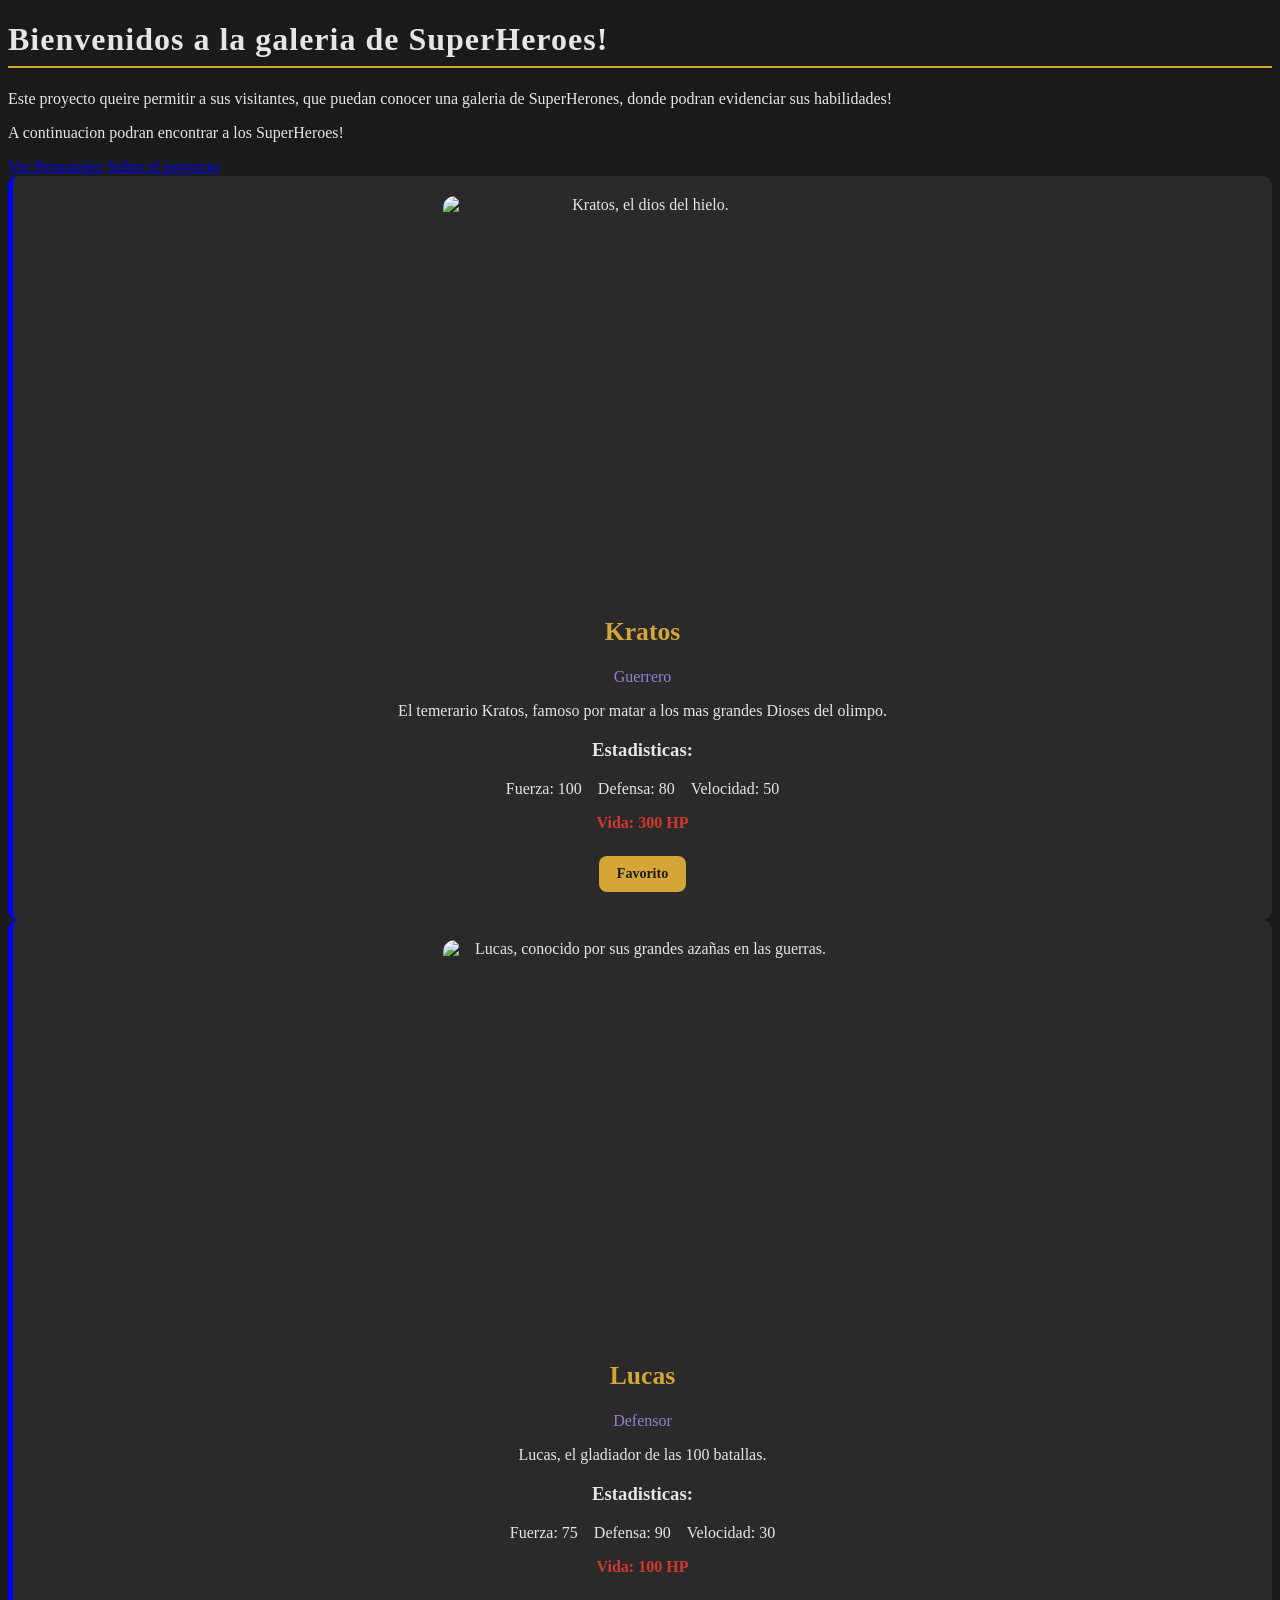
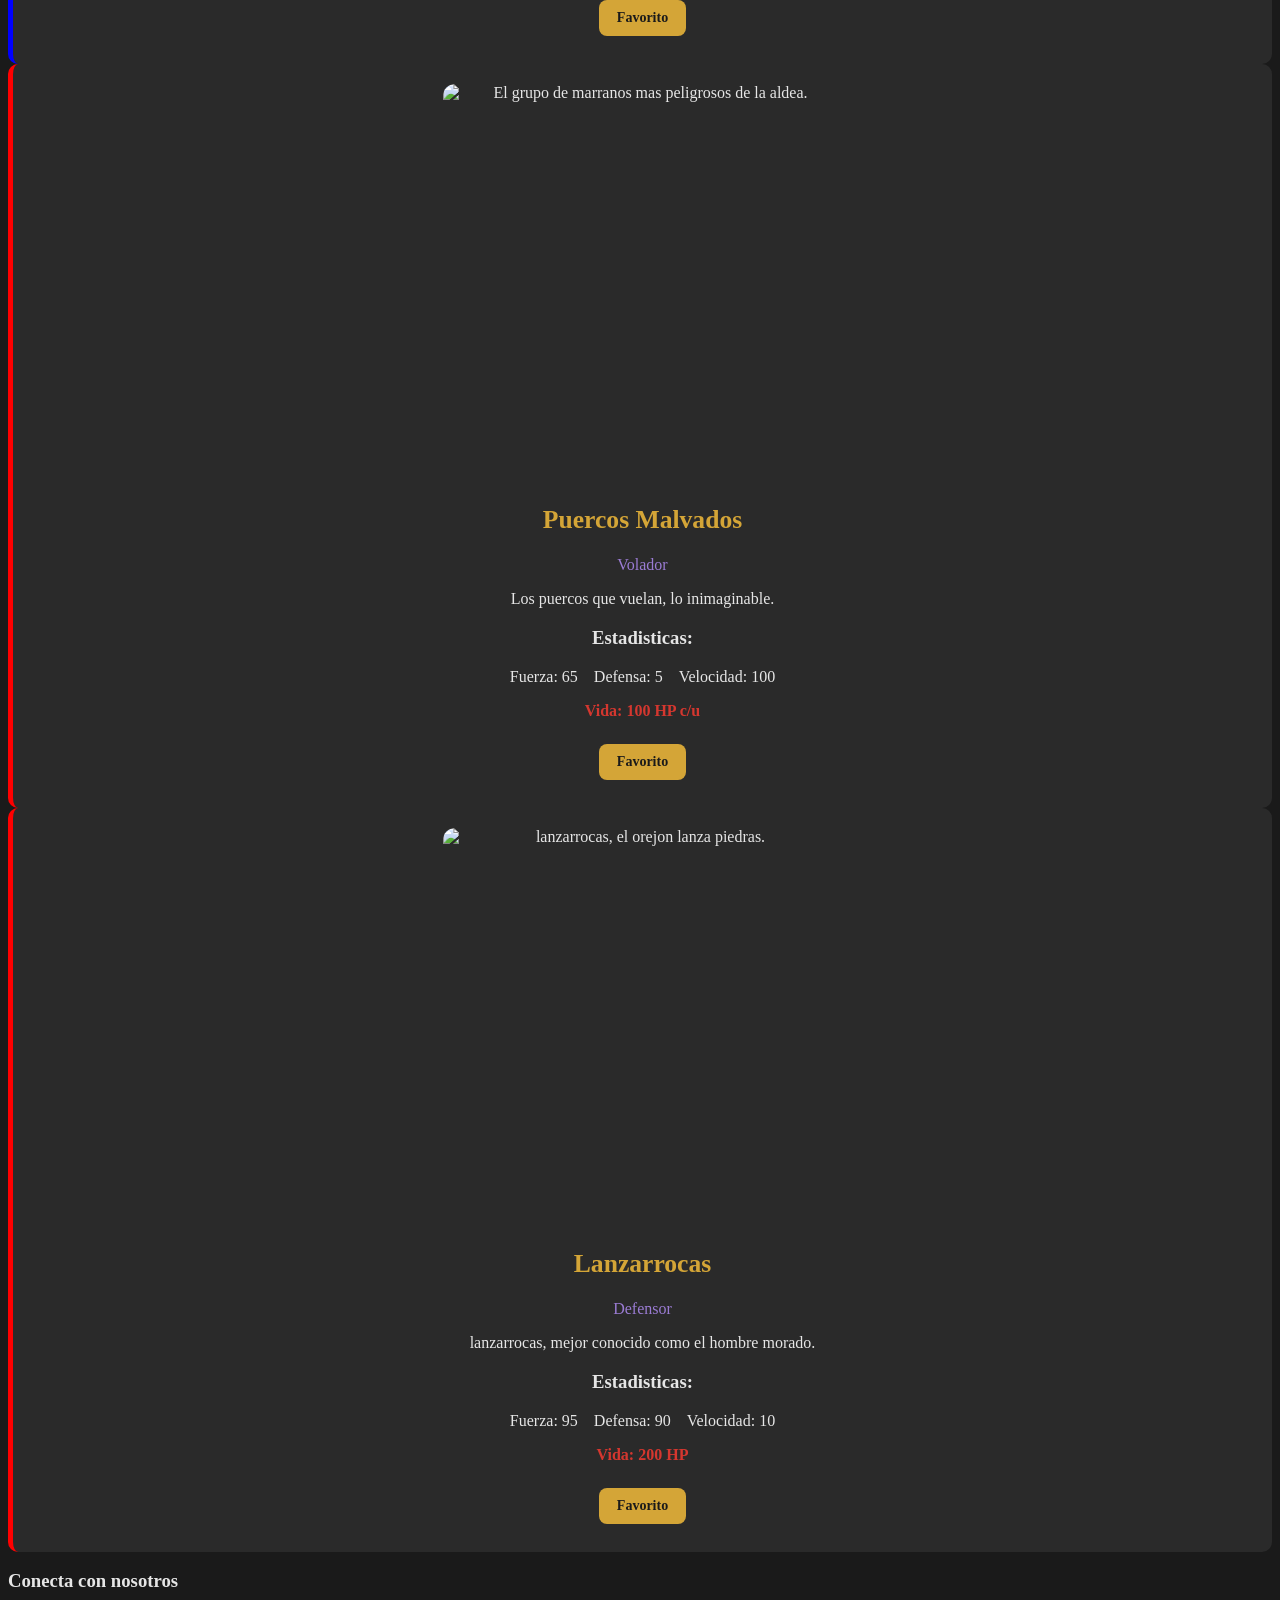
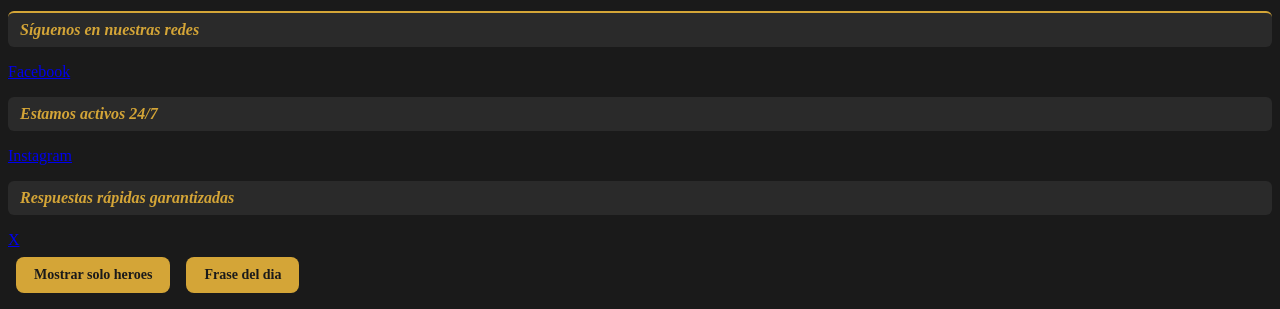
==== Taller/personajes.html @ e44a2ec3 "Add files via upload" ====
<!DOCTYPE html>

<html lang="es">

<head>

<meta charset="UTF-8">

<meta name="viewport" content="width=device-width, initial-scale=1.0">

<link rel="stylesheet"href="estilos.css">

<title>Galeria de personajes</title>

</head>

<body>

<h1 id = "titulo-galeria">Bienvenidos a la galeria de SuperHeroes!</h1>
<p>Este proyecto queire permitir a sus visitantes, que puedan conocer una galeria de SuperHerones, donde podran evidenciar sus habilidades!</p>
<p>A continuacion podran encontrar a los SuperHeroes!</p>
<a href="personajes.html">Ver Personajes</a>
<a href="index.html">Sobre el proyecto</a>

    <article class="ficha" data-tipo="heroe"> 

    <img src="Kratos.png" alt="Kratos, el dios del hielo.">
    <h2 class="nombre">Kratos</h2>
    <p class="clase">Guerrero</p>
    <p>El temerario Kratos, famoso por matar a los mas grandes Dioses del olimpo.</p>
    <h3>Estadisticas: </h3>
    <ul class = "stats">

        <li>Fuerza: 100</li>
        <li>Defensa: 80</li>
        <li>Velocidad: 50</li>
    
    </ul>
        <p class="vida">Vida: 300 HP</p>

    </article>

    <article class="ficha" data-tipo="heroe"> 

    <img src="glaidador.png" alt="Lucas, conocido por sus grandes azañas en las guerras.">
    <h2 class="nombre">Lucas</h2>
    <p class="clase">Defensor</p>
    <p>Lucas, el gladiador de las 100 batallas.</p>
    <h3>Estadisticas: </h3>
    <ul class = "stats">

        <li>Fuerza: 75</li>
        <li>Defensa: 90</li>
        <li>Velocidad: 30</li>
    
    </ul>
        <p class="vida">Vida: 100 HP</p>

    </article>

    <article class="ficha" data-tipo="villano"> 

    <img src="puercos.png.jpg" alt="El grupo de marranos mas peligrosos de la aldea.">
    <h2 class="nombre">Puercos Malvados</h2>
    <p class="clase">Volador</p>
    <p>Los puercos que vuelan, lo inimaginable.</p>
    <h3>Estadisticas: </h3>
    <ul class = "stats">

        <li>Fuerza: 65</li>
        <li>Defensa: 5</li>
        <li>Velocidad: 100</li>
    
    </ul>
        <p class="vida">Vida: 100 HP c/u</p>

    </article>

    <article class="ficha" data-tipo="villano"> 

    <img src="lanzarrocas.png" alt="lanzarrocas, el orejon lanza piedras.">
    <h2 class="nombre">Lanzarrocas</h2>
    <p class="clase">Defensor</p>
    <p>lanzarrocas, mejor conocido como el hombre morado.</p>
    <h3>Estadisticas: </h3>
    <ul class = "stats">

        <li>Fuerza: 95</li>
        <li>Defensa: 90</li>
        <li>Velocidad: 10</li>
    
    </ul>
        <p class="vida">Vida: 200 HP</p>

    </article>


    <div class="redes-pagina">

    <h3>Conecta con nosotros</h3>

    <p>Síguenos en nuestras redes</p>

    <a href="#" class="red-facebook"> Facebook</a>
    <p>Estamos activos 24/7</p>
    <a href="#" class="red-instagram"> Instagram</a>
    <p>Respuestas rápidas garantizadas</p>
    <a href="#" class="red-x">X</a>

</div>

<script src="script.js"></script>

</body>

</html>
---- Taller/estilos.css ----
body {
    background-color: #1a1a1a;
    color: #e6e6e6;
    font-family: Georgia, 'Times New Roman', serif;
}

.ficha {
    background-color: #2a2a2a;
    padding: 20px;
    border-radius: 10px;
    text-align: center;
}

.nombre {
    color: #d4a537;
    font-size: 1.6rem;
    font-weight: bold;
}

.clase {
    color: #9b7cd4;
}

.stats {
    list-style: none;
    padding: 0;
    display: flex;
    gap: 16px;
    justify-content: center;
    align-items: center;
}

.vida {
    color: #d4372f;
    font-weight: bold;
}

/*a {
    color: #d4a537;
    text-decoration: none;
}*/

a:hover {
    color: yellow;
    text-decoration: underline;
}

[data-tipo="heroe"] {
    border-left: 5px solid blue;
}

[data-tipo="villano"] {
    border-left: 5px solid rgb(255, 0, 0);
}

#titulo-galeria {
    letter-spacing: 1px;
    border-bottom: 2px solid #d4a537;
    padding-bottom: 8px;
}

.redes-pagina p {
    font-style: italic;
}

/* El combinador descendiente (espacio) no le importa cuántos niveles hay en el medio:
   siempre encuentra <p> dentro del contenedor. */

.redes-pagina > p {
background-color: #2a2a2a;
padding: 8px 12px;
border-radius: 6px;
}

/* El combinador hijo directo (>) solo aplica cuando el elemento objetivo es hijo inmediato.
   Si hay otro contenedor en el medio, no funciona. */

h3 + p {
margin-top: 16px;
border-top: 2px solid #d4a537;
padding-top: 12px;
}

/* El combinador hermano adyacente (+) solo aplica cuando dos elementos están
   al mismo nivel y pegados, sin nada entre ellos. Si mueves algo, deja de funcionar. */

h3 ~ p {
    color: #d4a537;
    font-weight: bold;
}

/* El combinador hermano general (~) aplica a todos los elementos del tipo
   especificado que vengan después, al mismo nivel, sin importar si están
   pegados o no. Es como +, pero más permisivo. */

.resaltado {
    border: 3px solid #d4a537
}

.ficha img {
    width: 400px;
    height: 400px;
    object-fit: cover;
    display: block;
    margin: 0 auto;
}

.borde-redondeado {
    border-radius: 12px;
}

button {
    background-color: #d4a537;
    color: #1a1a1a;
    border: none;
    padding: 10px 18px;
    border-radius: 8px;
    font-family: Georgia, 'Times New Roman', serif;
    font-weight: bold;
    font-size: 14px;
    margin: 8px;
}
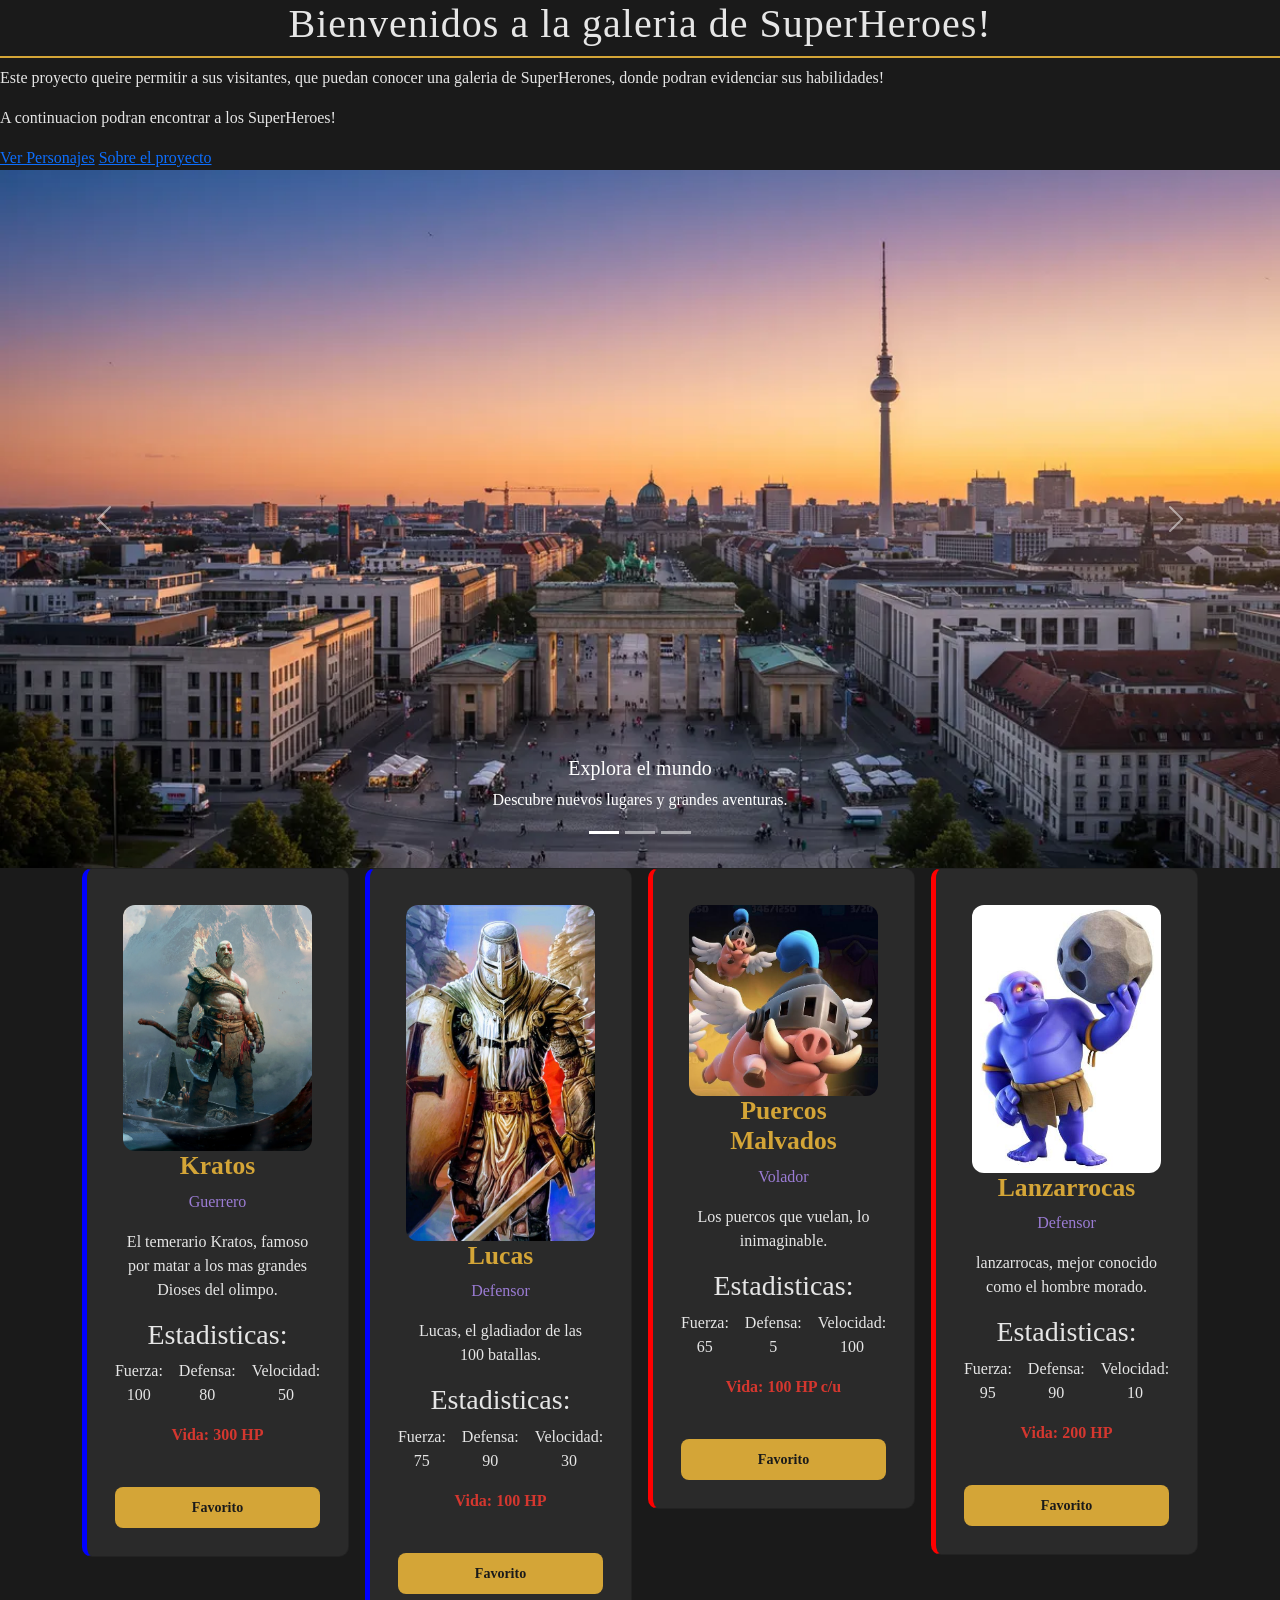
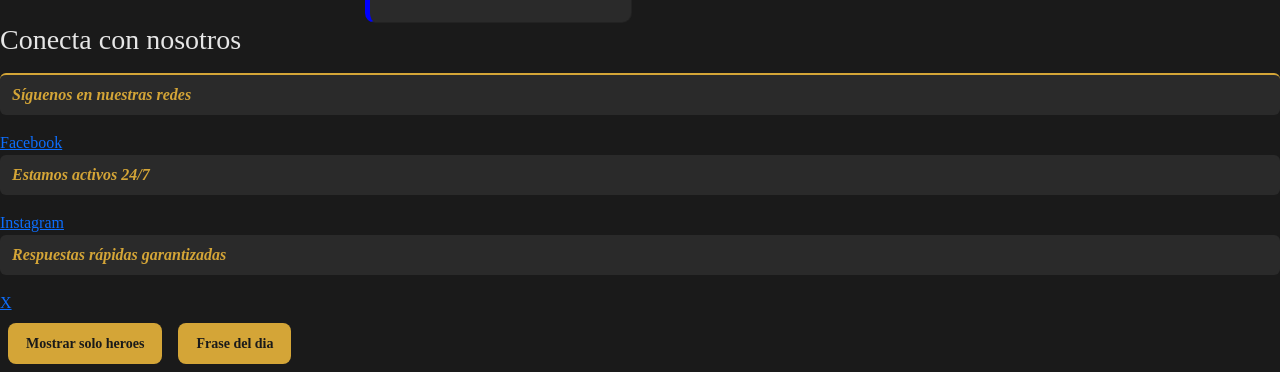
==== commit 18333716: "Integra Bootstrap y carrusel responsive" ====
--- a/Taller/personajes.html
+++ b/Taller/personajes.html
@@ -8,7 +8,9 @@
 
 <meta name="viewport" content="width=device-width, initial-scale=1.0">
 
-<link rel="stylesheet"href="estilos.css">
+<link href="https://cdn.jsdelivr.net/npm/bootstrap@5.3.8/dist/css/bootstrap.min.css" rel="stylesheet" integrity="sha384-sRIl4kxILFvY47J16cr9ZwB07vP4J8+LH7qKQnuqkuIAvNWLzeN8tE5YBujZqJLB" crossorigin="anonymous">
+
+<link rel="stylesheet" href="estilos.css">
 
 <title>Galeria de personajes</title>
 
@@ -16,83 +18,192 @@
 
 <body>
 
-<h1 id = "titulo-galeria">Bienvenidos a la galeria de SuperHeroes!</h1>
+<h1 id = "titulo-galeria" class="text-center">
+    Bienvenidos a la galeria de SuperHeroes!
+</h1>
+
 <p>Este proyecto queire permitir a sus visitantes, que puedan conocer una galeria de SuperHerones, donde podran evidenciar sus habilidades!</p>
 <p>A continuacion podran encontrar a los SuperHeroes!</p>
 <a href="personajes.html">Ver Personajes</a>
 <a href="index.html">Sobre el proyecto</a>
 
-    <article class="ficha" data-tipo="heroe"> 
-
-    <img src="Kratos.png" alt="Kratos, el dios del hielo.">
-    <h2 class="nombre">Kratos</h2>
-    <p class="clase">Guerrero</p>
-    <p>El temerario Kratos, famoso por matar a los mas grandes Dioses del olimpo.</p>
-    <h3>Estadisticas: </h3>
-    <ul class = "stats">
-
-        <li>Fuerza: 100</li>
-        <li>Defensa: 80</li>
-        <li>Velocidad: 50</li>
-    
-    </ul>
-        <p class="vida">Vida: 300 HP</p>
-
-    </article>
-
-    <article class="ficha" data-tipo="heroe"> 
-
-    <img src="glaidador.png" alt="Lucas, conocido por sus grandes azañas en las guerras.">
-    <h2 class="nombre">Lucas</h2>
-    <p class="clase">Defensor</p>
-    <p>Lucas, el gladiador de las 100 batallas.</p>
-    <h3>Estadisticas: </h3>
-    <ul class = "stats">
-
-        <li>Fuerza: 75</li>
-        <li>Defensa: 90</li>
-        <li>Velocidad: 30</li>
-    
-    </ul>
-        <p class="vida">Vida: 100 HP</p>
-
-    </article>
-
-    <article class="ficha" data-tipo="villano"> 
-
-    <img src="puercos.png.jpg" alt="El grupo de marranos mas peligrosos de la aldea.">
-    <h2 class="nombre">Puercos Malvados</h2>
-    <p class="clase">Volador</p>
-    <p>Los puercos que vuelan, lo inimaginable.</p>
-    <h3>Estadisticas: </h3>
-    <ul class = "stats">
-
-        <li>Fuerza: 65</li>
-        <li>Defensa: 5</li>
-        <li>Velocidad: 100</li>
-    
-    </ul>
-        <p class="vida">Vida: 100 HP c/u</p>
-
-    </article>
-
-    <article class="ficha" data-tipo="villano"> 
-
-    <img src="lanzarrocas.png" alt="lanzarrocas, el orejon lanza piedras.">
-    <h2 class="nombre">Lanzarrocas</h2>
-    <p class="clase">Defensor</p>
-    <p>lanzarrocas, mejor conocido como el hombre morado.</p>
-    <h3>Estadisticas: </h3>
-    <ul class = "stats">
-
-        <li>Fuerza: 95</li>
-        <li>Defensa: 90</li>
-        <li>Velocidad: 10</li>
-    
-    </ul>
-        <p class="vida">Vida: 200 HP</p>
-
-    </article>
+<div id="carouselSuperHeroes" class="carousel slide" data-bs-ride="carousel">
+
+    <div class="carousel-indicators">
+        <button type="button" data-bs-target="#carouselSuperHeroes" data-bs-slide-to="0" class="active" aria-current="true" aria-label="Slide 1"></button>
+        <button type="button" data-bs-target="#carouselSuperHeroes" data-bs-slide-to="1" aria-label="Slide 2"></button>
+        <button type="button" data-bs-target="#carouselSuperHeroes" data-bs-slide-to="2" aria-label="Slide 3"></button>
+    </div>
+
+    <div class="carousel-inner">
+
+        <div class="carousel-item active">
+            <img src="berlin.png" class="d-block w-100" alt="Berlin">
+
+            <div class="carousel-caption d-none d-md-block">
+                <h5>Explora el mundo</h5>
+                <p>Descubre nuevos lugares y grandes aventuras.</p>
+            </div>
+        </div>
+
+        <div class="carousel-item">
+            <img src="paris.png" class="d-block w-100" alt="Paris">
+
+            <div class="carousel-caption d-none d-md-block">
+                <h5>Forja tu leyenda</h5>
+                <p>Elige tu personaje y comienza tu propia aventura.</p>
+            </div>
+        </div>
+
+        <div class="carousel-item">
+            <img src="newYork.png" class="d-block w-100" alt="New York">
+
+            <div class="carousel-caption d-none d-md-block">
+                <h5>Comparte la aventura</h5>
+                <p>Encuentra aliados y disfruta el camino.</p>
+            </div>
+        </div>
+
+    </div>
+
+    <button class="carousel-control-prev" type="button" data-bs-target="#carouselSuperHeroes" data-bs-slide="prev">
+        <span class="carousel-control-prev-icon" aria-hidden="true"></span>
+        <span class="visually-hidden">Anterior</span>
+    </button>
+
+    <button class="carousel-control-next" type="button" data-bs-target="#carouselSuperHeroes" data-bs-slide="next">
+        <span class="carousel-control-next-icon" aria-hidden="true"></span>
+        <span class="visually-hidden">Siguiente</span>
+    </button>
+
+</div>
+
+<div class ="container">
+
+    <div class="row g-3">
+
+        <div class="col-12 col-md-6 col-lg-3">
+
+            <article class="ficha card" data-tipo="heroe"> 
+
+                <div class="card-body">
+                
+
+                    <img src="Kratos.png" 
+                         alt="Kratos, el dios del hielo."
+                         class="img-fluid">
+
+                    <h2 class="nombre">Kratos</h2>
+                    <p class="clase">Guerrero</p>
+                    <p>El temerario Kratos, famoso por matar a los mas grandes Dioses del olimpo.</p>
+                    <h3>Estadisticas: </h3>
+                    <ul class = "stats">
+
+                        <li>Fuerza: 100</li>
+                        <li>Defensa: 80</li>
+                        <li>Velocidad: 50</li>
+                    
+                        </ul>
+                        <p class="vida">Vida: 300 HP</p>
+
+                        </div>
+
+                    </article>
+
+                </div>
+
+
+
+        <div class="col-12 col-md-6 col-lg-3">
+
+            <article class="ficha card" data-tipo="heroe"> 
+
+                <div class="card-body">
+
+                    <img src="glaidador.png" 
+                        alt="Lucas, conocido por sus grandes azañas en las guerras."
+                        class="img-fluid">
+
+                    <h2 class="nombre">Lucas</h2>
+                    <p class="clase">Defensor</p>
+                    <p>Lucas, el gladiador de las 100 batallas.</p>
+                    <h3>Estadisticas: </h3>
+                    <ul class = "stats">
+
+                        <li>Fuerza: 75</li>
+                        <li>Defensa: 90</li>
+                        <li>Velocidad: 30</li>
+                    
+                        </ul>
+                        <p class="vida">Vida: 100 HP</p>
+
+                </div>
+
+             </article>
+
+        </div>
+
+
+
+        <div class="col-12 col-md-6 col-lg-3">
+
+            <article class="ficha card" data-tipo="villano"> 
+
+                <div class="card-body">
+
+                    <img src="puercos.png.jpg" 
+                    alt="El grupo de marranos mas peligrosos de la aldea."
+                    class="img-fluid">
+                    
+                    <h2 class="nombre">Puercos Malvados</h2>
+                    <p class="clase">Volador</p>
+                    <p>Los puercos que vuelan, lo inimaginable.</p>
+                    <h3>Estadisticas: </h3>
+                    <ul class = "stats">
+
+                            <li>Fuerza: 65</li>
+                            <li>Defensa: 5</li>
+                            <li>Velocidad: 100</li>
+                        
+                        </ul>
+                        <p class="vida">Vida: 100 HP c/u</p>
+                </div>
+
+            </article>
+
+        </div>
+
+        <div class="col-12 col-md-6 col-lg-3">
+
+            <article class="ficha card" data-tipo="villano"> 
+
+                <div class="card-body">
+
+                    <img src="lanzarrocas.png" 
+                    alt="lanzarrocas, el orejon lanza piedras."
+                    class="img-fluid">
+
+                    <h2 class="nombre">Lanzarrocas</h2>
+                    <p class="clase">Defensor</p>
+                    <p>lanzarrocas, mejor conocido como el hombre morado.</p>
+                    <h3>Estadisticas: </h3>
+                    <ul class = "stats">
+
+                            <li>Fuerza: 95</li>
+                            <li>Defensa: 90</li>
+                            <li>Velocidad: 10</li>
+                        
+                            </ul>
+                            <p class="vida">Vida: 200 HP</p>
+                </div>
+
+            </article>
+
+        </div>
+
+    </div>
+
+</div>
 
 
     <div class="redes-pagina">
@@ -109,6 +220,7 @@
 
 </div>
 
+<script src="https://cdn.jsdelivr.net/npm/bootstrap@5.3.8/dist/js/bootstrap.bundle.min.js" integrity="sha384-FKyoEForCGlyvwx9Hj09JcYn3nv7wiPVlz7YYwJrWVcXK/BmnVDxM+D2scQbITxI" crossorigin="anonymous"></script>
 <script src="script.js"></script>
 
 </body>
--- a/Taller/estilos.css
+++ b/Taller/estilos.css
@@ -6,6 +6,7 @@
 
 .ficha {
     background-color: #2a2a2a;
+    color: #e6e6e6;
     padding: 20px;
     border-radius: 10px;
     text-align: center;
@@ -97,14 +98,6 @@
     border: 3px solid #d4a537
 }
 
-.ficha img {
-    width: 400px;
-    height: 400px;
-    object-fit: cover;
-    display: block;
-    margin: 0 auto;
-}
-
 .borde-redondeado {
     border-radius: 12px;
 }
